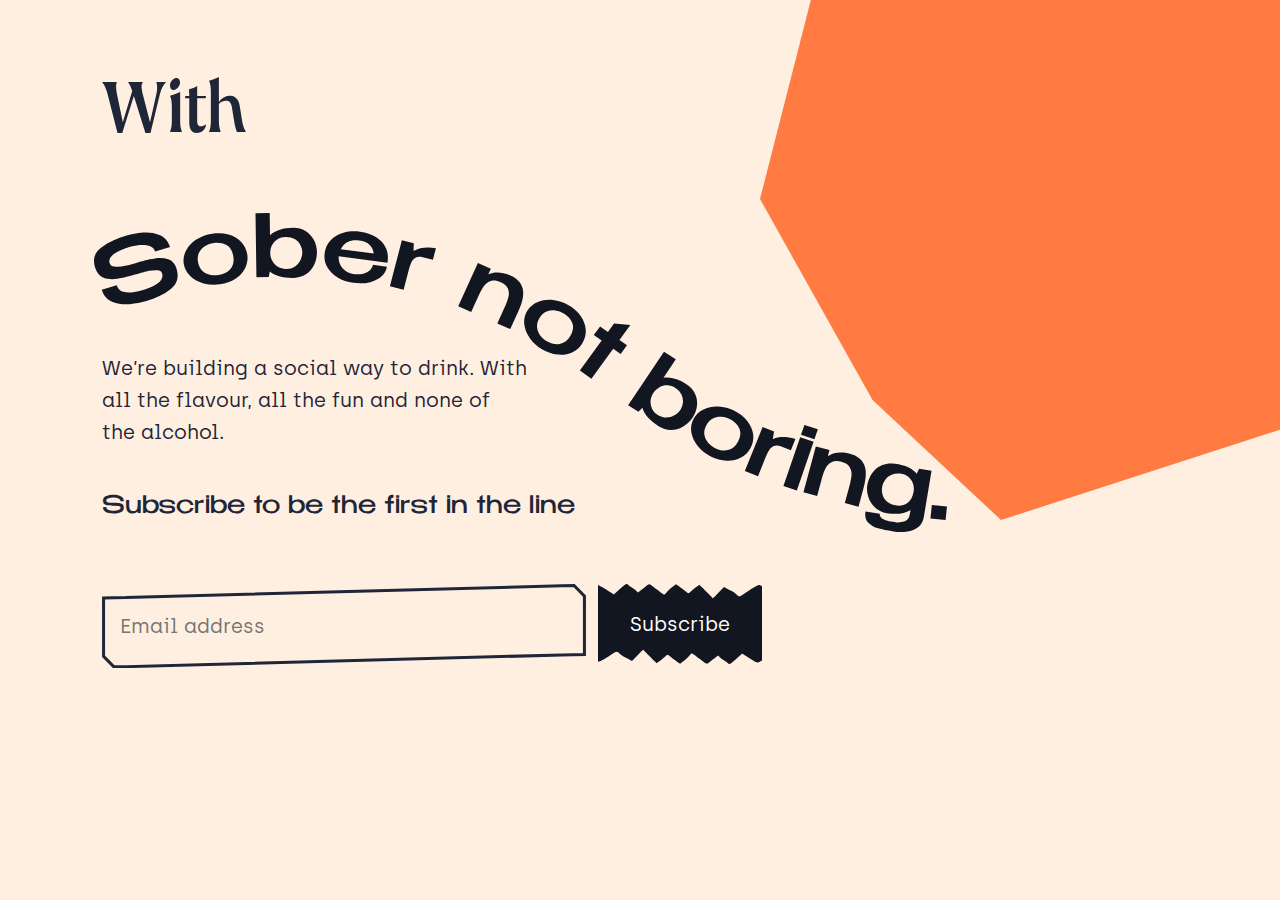
==== index.html @ d386dbc0 "Add email-container class" ====
<!DOCTYPE html>
<html lang="en">
<head>
	<meta name="viewport" content="width=device-width, initial-scale=1, maximum-scale=1">
	<meta charset="utf-8">
	<meta http-equiv="x-ua-compatible" content="ie=edge">
	<meta name="description" content="With - Changing the face of drink">
  <meta name="keywords" content="drink brand new sober alcohol free">
  <title>With - Changing the face of drink</title>
  <link rel="stylesheet" href="./reset.css">
  <link rel="stylesheet" href="./styles.css">
  <link rel='shortcut icon' href='./favicon.png' type='image/png'/ >
  <script src="https://emailoctopus.com/bundles/emailoctopuslist/js/1.6/form-embed.js"></script>
  
</head>
<body>
  <img class="logo" src="./logo.svg" alt="With Logo">
  <img src="./sober_not_boring.svg" alt="Sober Not Boring" class="snb">
  <div class="contents">
    <p>We’re building a social way to drink. With all the flavour, all the fun and none of the alcohol.</p>
  </div>
  <h2>Subscribe to be the first in the line</h2>

  <div class="emailoctopus-form-wrapper emailoctopus-form-default null">
    <p class="emailoctopus-success-message"></p>
    <p class="emailoctopus-error-message"></p>

    <form action="https://emailoctopus.com/lists/0ab49f1e-206d-11eb-a3d0-06b4694bee2a/members/embedded/1.3/add"
      method="post"
      data-message-success="Thanks for subscribing!"
      data-message-missing-email-address="Your email address is required."
      data-message-invalid-email-address="Your email address looks incorrect, please try again."
      data-message-bot-submission-error="This doesn't look like a human submission."
      data-message-consent-required="Please check the checkbox to indicate your consent."
      data-message-invalid-parameters-error="This form has missing or invalid fields."
      data-message-unknown-error="Sorry, an unknown error has occurred. Please try again later."
      class="emailoctopus-form"
    >
      <div class="emailoctopus-form-row email-container">
        <input id="field_0" name="field_0" type="email" placeholder="Email address" required="required">
      </div>
      <div aria-hidden="true" class="emailoctopus-form-row-hp">
        <input type="text" name="hpc4b27b6e-eb38-11e9-be00-06b4694bee2a" tabindex="-1"autocomplete="nope">
      </div>
      <div class="emailoctopus-form-row-subscribe">
        <input type="hidden" name="successRedirectUrl">
        <button type="submit">Subscribe</button>
      </div>
    </form>
  </div>
</body>
---- styles.css ----
@font-face {
  font-family: 'Archia';
  font-weight: 400;
  font-display: block;
  src: url('./fonts/Archia-Regular.otf') format('opentype');
}

@font-face {
  font-family: 'Benzin';
  font-weight: 400;
  font-display: block;
  src: url('./fonts/Benzin-Regular.otf') format('opentype');
}

* {
  -webkit-font-smoothing: antialiased;
  -moz-osx-font-smoothing: grayscale;
  color: #fff;
}

body {
  margin: 6vw 8vw;
  background: url(./shape.svg) no-repeat top right #FFEFE1;
  display: flex;
  justify-content: center;
  align-items: flex-start;
  flex-direction: column;
}

h2 {
  font-family: 'Benzin', sans-serif;
  font-size: 24px;
  color: #1F2638;
  line-height: 40px;
  font-weight: 400;
  margin-bottom: 16px;
}

p, a {
  font-family: 'Archia', monospace;
  font-weight: 400;
  font-size: 20px;
  line-height: 32px;
  color: #1F2638;
  margin-bottom: 40px;
}

.logo {
  width: 144px;
  height: auto;
}

.snb {
  margin: 80px 0 -20vh -8px;
  width: 66.6vw;
}

.contents {
  max-width: 33.3vw;
}

.emailoctopus-form-wrapper {
  width: 100%;
}

form {
  display: flex;
  flex-wrap: wrap;
}

.emailoctopus-form-row-hp {
  position: absolute;
  left: -5000px;
}

.email-container {
  max-width: 480px;
  width: 100%;
  position: relative;
  margin-right: 16px;
  min-width: 300px;
}

input[type=email], button[type=submit] {
  background: none;
  font-family: 'Archia', monospace;
  font-weight: 400;
  font-size: 20px;
  line-height: 32px;
}

input[type=email] {
  color: #121621;
  padding: 24px 16px;
  width: calc(100% - 32px);
  outline: none;
  border-image: url('./email_field_background.svg') 16 / 24px;
}

button[type=submit] {
  border: none;
  color: #FFFFFF;
  padding: 24px 32px;
  background: url(./button_background.svg) repeat-x ;
  background-size: auto 100%;
}

.grecaptcha-badge {
  visibility: hidden;
}

/* MEDIA QUERIES */

@media only screen and (max-width: 1080px) {

  .snb {
    margin: 80px 0 -16vh;
  }

  .email-container {
    max-width: 400px;
    min-width: 0;
  }

}

@media only screen and (max-width: 720px) {

  body {
    margin: 24px;
    background-size: 50%;
  }

  .logo {
    width: 120px;
  }

  .contents {
    max-width: 60%;
  }

  .snb {
    width: 100%;
    margin: 64px 0 -10vh;
  }

  .email-container, input[type=email], .emailoctopus-form-row-subscribe, button[type=submit] {
    width: 100%;
    max-width: none;
    margin: 0 0 8px 0;
  }

  input[type=email] {
    max-width: calc(100% - 32px);
  }

}

@media only screen and (max-width: 480px) {

  .snb {
    margin: 40px 0 -8vh;
  }

}
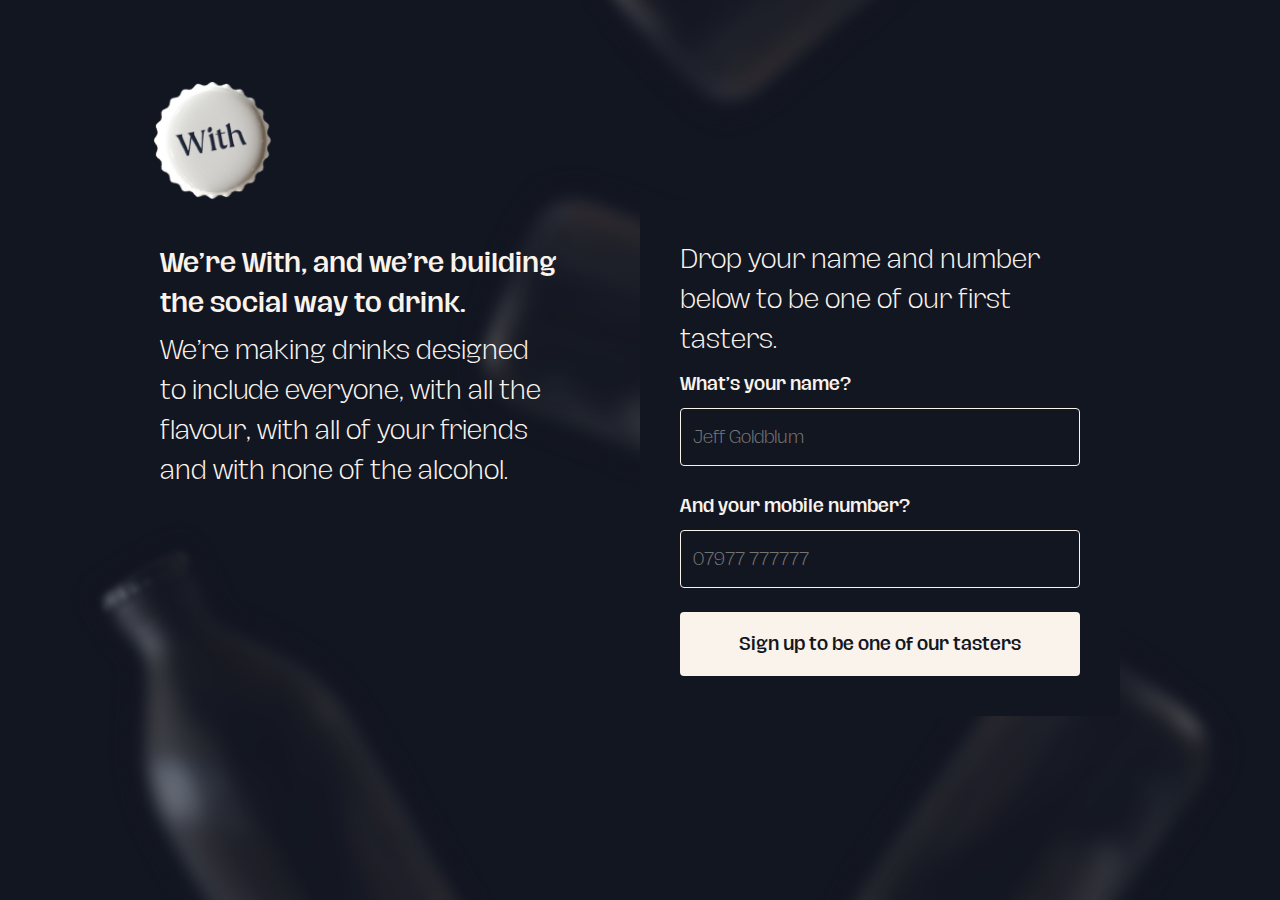
==== commit 6b7a6916: "New website" ====
--- a/index.html
+++ b/index.html
@@ -10,42 +10,33 @@
   <link rel="stylesheet" href="./reset.css">
   <link rel="stylesheet" href="./styles.css">
   <link rel='shortcut icon' href='./favicon.png' type='image/png'/ >
-  <script src="https://emailoctopus.com/bundles/emailoctopuslist/js/1.6/form-embed.js"></script>
-  
 </head>
 <body>
-  <img class="logo" src="./logo.svg" alt="With Logo">
-  <img src="./sober_not_boring.svg" alt="Sober Not Boring" class="snb">
-  <div class="contents">
-    <p>We’re building a social way to drink. With all the flavour, all the fun and none of the alcohol.</p>
+  <div class="intro">
+    <img class="logo" src="./bottle_cap.png" alt="With Logo">
+    <h1>We’re With, and we’re building the social way to drink.</h1>
+    <p>We’re making drinks designed to include everyone, with all the flavour, with all of your friends and with none of the alcohol.</p>
+    <div class="with-animated-text"></div>
   </div>
-  <h2>Subscribe to be the first in the line</h2>
+  <form name="submit-to-google-sheet">
+    <p>Drop your name and number below to be one of our first tasters.</p>
+    <label for="name">What’s your name?</label>
+    <input name="name" type="text" placeholder="Jeff Goldblum" required>
+    <label for="name">And your mobile number?</label>
+    <input name="phone_number" type="tel" placeholder="07977 777777" pattern="((\+44(\s\(0\)\s|\s0\s|\s)?)|0)7\d{3}(\s)?\d{6}" required>
+    <button type="submit">Sign up to be one of our tasters</button>
+  </form>
+  <div class="with-animated-text"></div>
+  <script>
+    const scriptURL = 'https://script.google.com/macros/s/AKfycbwy2Q7DCE2d1Aof-XcJCBU2BMKGFSBiYrpX4dqC2D5e5N9y4LyADZ8Dxe-1koExsClOoA/exec'
+    const form = document.forms['submit-to-google-sheet']
+  
+    form.addEventListener('submit', e => {
+      e.preventDefault()
+      fetch(scriptURL, { method: 'POST', body: new FormData(form)})
+        .then(response => console.log('Success!', response))
+        .catch(error => console.error('Error!', error.message))
+    })
+  </script>
 
-  <div class="emailoctopus-form-wrapper emailoctopus-form-default null">
-    <p class="emailoctopus-success-message"></p>
-    <p class="emailoctopus-error-message"></p>
-
-    <form action="https://emailoctopus.com/lists/0ab49f1e-206d-11eb-a3d0-06b4694bee2a/members/embedded/1.3/add"
-      method="post"
-      data-message-success="Thanks for subscribing!"
-      data-message-missing-email-address="Your email address is required."
-      data-message-invalid-email-address="Your email address looks incorrect, please try again."
-      data-message-bot-submission-error="This doesn't look like a human submission."
-      data-message-consent-required="Please check the checkbox to indicate your consent."
-      data-message-invalid-parameters-error="This form has missing or invalid fields."
-      data-message-unknown-error="Sorry, an unknown error has occurred. Please try again later."
-      class="emailoctopus-form"
-    >
-      <div class="emailoctopus-form-row email-container">
-        <input id="field_0" name="field_0" type="email" placeholder="Email address" required="required">
-      </div>
-      <div aria-hidden="true" class="emailoctopus-form-row-hp">
-        <input type="text" name="hpc4b27b6e-eb38-11e9-be00-06b4694bee2a" tabindex="-1"autocomplete="nope">
-      </div>
-      <div class="emailoctopus-form-row-subscribe">
-        <input type="hidden" name="successRedirectUrl">
-        <button type="submit">Subscribe</button>
-      </div>
-    </form>
-  </div>
 </body>--- a/styles.css
+++ b/styles.css
@@ -1,15 +1,15 @@
 @font-face {
-  font-family: 'Archia';
-  font-weight: 400;
+  font-family: 'Hagrid';
+  font-weight: 500;
   font-display: block;
-  src: url('./fonts/Archia-Regular.otf') format('opentype');
+  src: url('./fonts/HagridMedium.otf') format('opentype');
 }
 
 @font-face {
-  font-family: 'Benzin';
-  font-weight: 400;
+  font-family: 'Hagrid';
+  font-weight: 300;
   font-display: block;
-  src: url('./fonts/Benzin-Regular.otf') format('opentype');
+  src: url('./fonts/HagridLight.otf') format('opentype');
 }
 
 * {
@@ -19,147 +19,164 @@
 }
 
 body {
-  margin: 6vw 8vw;
-  background: url(./shape.svg) no-repeat top right #FFEFE1;
+  margin: 0 auto;
+  padding: 80px 16px;
+  background: url(./background.png) no-repeat center center #121621;
+  background-size: cover;
   display: flex;
-  justify-content: center;
-  align-items: flex-start;
-  flex-direction: column;
+  width: calc(100% - 32px);
+  max-width: 960px;
+  justify-content: space-between;
+  flex-wrap: wrap;
 }
 
-h2 {
-  font-family: 'Benzin', sans-serif;
+h1, p {
+  font-family: 'Hagrid';
   font-size: 24px;
-  color: #1F2638;
+  color: #FAF3EC;
   line-height: 40px;
-  font-weight: 400;
-  margin-bottom: 16px;
+  font-weight: 500;
+  margin-bottom: 8px;
 }
 
-p, a {
-  font-family: 'Archia', monospace;
-  font-weight: 400;
-  font-size: 20px;
-  line-height: 32px;
-  color: #1F2638;
-  margin-bottom: 40px;
+p {
+  font-family: 'Hagrid';
+  font-size: 24px;
+  color: #FAF3EC;
+  line-height: 40px;
+  font-weight: 300;
+  margin-bottom: 8px
+}
+
+.intro {
+  max-width: calc(50% - 80px);
 }
 
 .logo {
-  width: 144px;
+  width: 120px;
   height: auto;
+  margin: 0 0 40px -8px;
+  align-self: flex-start;
 }
 
-.snb {
-  margin: 80px 0 -20vh -8px;
-  width: 66.6vw;
-}
-
-.contents {
-  max-width: 33.3vw;
-}
-
-.emailoctopus-form-wrapper {
-  width: 100%;
+label {
+  font-family: 'Hagrid';
+  font-weight: 500;
+  font-size: 16px;
+  line-height: 32px;
+  color: #FAF3EC;
+  display: block;
+  margin-bottom: 8px;
 }
 
 form {
-  display: flex;
-  flex-wrap: wrap;
+  max-width: calc(50% - 80px);
+  background: #121621;
+  padding: 40px;
+  border-radius: 8px;
+  margin-top: 120px;
 }
 
-.emailoctopus-form-row-hp {
-  position: absolute;
-  left: -5000px;
-}
-
-.email-container {
-  max-width: 480px;
-  width: 100%;
-  position: relative;
-  margin-right: 16px;
-  min-width: 300px;
-}
-
-input[type=email], button[type=submit] {
-  background: none;
-  font-family: 'Archia', monospace;
-  font-weight: 400;
-  font-size: 20px;
+input, button {
+  border-radius: 4px;
+  font-family: 'Hagrid';
+  font-size: 16px;
   line-height: 32px;
 }
 
-input[type=email] {
-  color: #121621;
-  padding: 24px 16px;
-  width: calc(100% - 32px);
-  outline: none;
-  border-image: url('./email_field_background.svg') 16 / 24px;
+input {
+  background: #121621;
+  border: 1px solid #FAF3EC;
+  color: #FAF3EC;
+  padding: 12px;
+  margin-bottom: 24px;
+  width: calc(100% - 26px);
+  font-weight: 300;
 }
 
-button[type=submit] {
+button {
+  background: #FAF3EC;
+  border-radius: 4px;
+  padding: 16px;
+  width: 100%;
   border: none;
-  color: #FFFFFF;
-  padding: 24px 32px;
-  background: url(./button_background.svg) repeat-x ;
-  background-size: auto 100%;
+  color:#121621;
+  font-weight: 500;
 }
 
-.grecaptcha-badge {
-  visibility: hidden;
+.with-animated-text {
+  width: 308px;
+  height: 80px;
+  background-size: contain !important;
+  -webkit-animation: animated-text 6s infinite;
+  -moz-animation: animated-text 6s infinite;
+  animation: animated-text 6s infinite;
+  margin: 40px 0;
+}
+
+@-webkit-keyframes animated-text {
+  0% {
+    background: url('./text_1.png');
+  }
+  32% {
+    background: url('./text_1.png');
+  }
+  33% {
+    background: url('./text_2.png');
+  }
+  65% {
+    background: url('./text_2.png');
+  }
+  66% {
+    background: url('./text_3.png');
+  }
+  99% {
+    background: url('./text_3.png');
+  }
+  100% {
+    background: url('./text_1.png');
+  }
+}
+
+form + .with-animated-text {
+  display: none;
 }
 
 /* MEDIA QUERIES */
 
 @media only screen and (max-width: 1080px) {
 
-  .snb {
-    margin: 80px 0 -16vh;
-  }
-
-  .email-container {
-    max-width: 400px;
-    min-width: 0;
-  }
+  
 
 }
 
 @media only screen and (max-width: 720px) {
 
   body {
-    margin: 24px;
-    background-size: 50%;
+    flex-direction: column;
   }
 
-  .logo {
-    width: 120px;
+  .intro, form {
+    max-width: 100%;
+    margin: 0;
+  }
+  
+  form {
+    background: none;
+    padding: 0;;
   }
 
-  .contents {
-    max-width: 60%;
+  .intro .with-animated-text {
+    display: none;
   }
 
-  .snb {
-    width: 100%;
-    margin: 64px 0 -10vh;
+  form + .with-animated-text {
+    display: block;
   }
-
-  .email-container, input[type=email], .emailoctopus-form-row-subscribe, button[type=submit] {
-    width: 100%;
-    max-width: none;
-    margin: 0 0 8px 0;
-  }
-
-  input[type=email] {
-    max-width: calc(100% - 32px);
-  }
-
 }
 
 @media only screen and (max-width: 480px) {
 
-  .snb {
-    margin: 40px 0 -8vh;
-  }
+
 
 }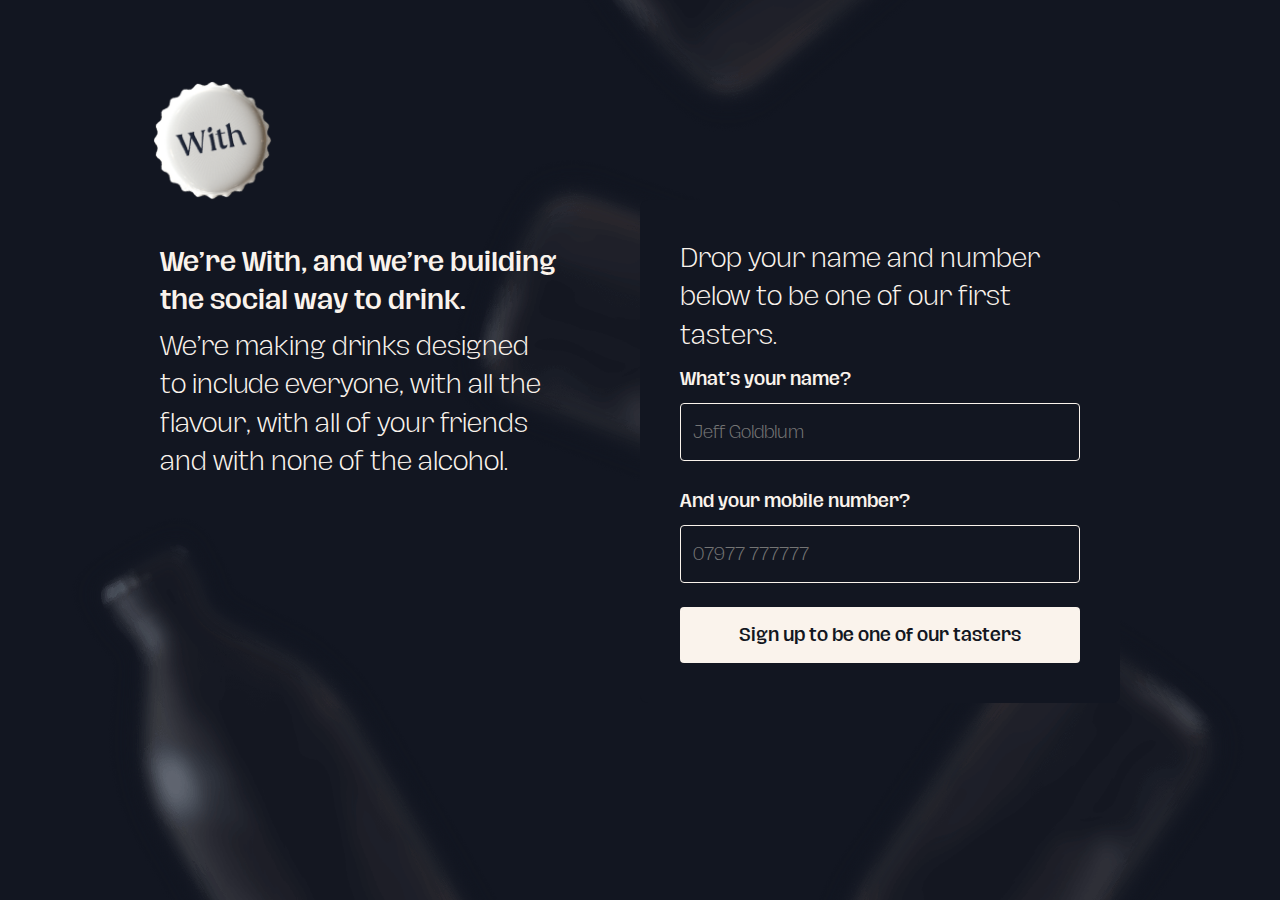
==== commit 4cf9c0b2: "Updated form to include success state" ====
--- a/index.html
+++ b/index.html
@@ -14,27 +14,45 @@
 <body>
   <div class="intro">
     <img class="logo" src="./bottle_cap.png" alt="With Logo">
-    <h1>We’re With, and we’re building the social way to drink.</h1>
+    <h1 class="bold">We’re With, and we’re building the social way to drink.</h1>
     <p>We’re making drinks designed to include everyone, with all the flavour, with all of your friends and with none of the alcohol.</p>
     <div class="with-animated-text"></div>
   </div>
-  <form name="submit-to-google-sheet">
+  <div id="form" class="form-container">
     <p>Drop your name and number below to be one of our first tasters.</p>
-    <label for="name">What’s your name?</label>
-    <input name="name" type="text" placeholder="Jeff Goldblum" required>
-    <label for="name">And your mobile number?</label>
-    <input name="phone_number" type="tel" placeholder="07977 777777" pattern="((\+44(\s\(0\)\s|\s0\s|\s)?)|0)7\d{3}(\s)?\d{6}" required>
-    <button type="submit">Sign up to be one of our tasters</button>
-  </form>
-  <div class="with-animated-text"></div>
+    <form name="submit-to-google-sheet">
+      <label for="name">What’s your name?</label>
+      <input name="name" type="text" placeholder="Jeff Goldblum" required>
+      <label for="name">And your mobile number?</label>
+      <input name="phone_number" type="tel" placeholder="07977 777777" pattern="((\+44(\s\(0\)\s|\s0\s|\s)?)|0)7\d{3}(\s)?\d{6}" required>
+      <button type="submit" onclick="showSpinner()"><span id="button-content">Sign up to be one of our tasters</span><span id="spinner">&nbsp;</span></button>
+    </form>
+  </div>
+  <div id="success">
+    <p class="bold">You're in! We can't wait for you to try With!</p>
+    <p>We will be in touch soon to tell you more about our journey and why we're building this business.</p>
+    <p>Until then, why not spread the joy and share With with someone you know?</p>
+    <a class="bold" href="https://withdrinks.com">withdrinks.com</a>
+  </div>
   <script>
+    function showSpinner () {
+      document.getElementById("button-content").style.display = "none";
+      document.getElementById("spinner").style.display = "block";
+    }
+
     const scriptURL = 'https://script.google.com/macros/s/AKfycbwy2Q7DCE2d1Aof-XcJCBU2BMKGFSBiYrpX4dqC2D5e5N9y4LyADZ8Dxe-1koExsClOoA/exec'
     const form = document.forms['submit-to-google-sheet']
-  
+
     form.addEventListener('submit', e => {
       e.preventDefault()
+
       fetch(scriptURL, { method: 'POST', body: new FormData(form)})
-        .then(response => console.log('Success!', response))
+        .then(
+          function showSuccess() {
+            document.getElementById("success").style.display = "block";
+            document.getElementById("form").style.display = "none";
+          }
+        )
         .catch(error => console.error('Error!', error.message))
     })
   </script>
--- a/styles.css
+++ b/styles.css
@@ -30,22 +30,20 @@
   flex-wrap: wrap;
 }
 
-h1, p {
-  font-family: 'Hagrid';
-  font-size: 24px;
+h1, p, a {
+  font-family: 'Hagrid';
+  font-size: clamp(16px, 5vw, 24px);
   color: #FAF3EC;
-  line-height: 40px;
-  font-weight: 500;
+  line-height: 1.6;
   margin-bottom: 8px;
 }
 
 p {
-  font-family: 'Hagrid';
-  font-size: 24px;
-  color: #FAF3EC;
-  line-height: 40px;
   font-weight: 300;
-  margin-bottom: 8px
+}
+
+.bold {
+  font-weight: 500;
 }
 
 .intro {
@@ -69,7 +67,7 @@
   margin-bottom: 8px;
 }
 
-form {
+.form-container, #success {
   max-width: calc(50% - 80px);
   background: #121621;
   padding: 40px;
@@ -97,11 +95,17 @@
 button {
   background: #FAF3EC;
   border-radius: 4px;
-  padding: 16px;
+  padding: 8px;
   width: 100%;
   border: none;
+  position: relative;
+}
+
+#button-content {
   color:#121621;
   font-weight: 500;
+  display: inline-block;
+  padding: 4px;;
 }
 
 .with-animated-text {
@@ -138,8 +142,36 @@
   }
 }
 
-form + .with-animated-text {
+#success + .with-animated-text {
   display: none;
+}
+
+#success {
+  display: none;
+  background: #FAF3EC;
+}
+
+#success p, #success a {
+  color: #121621;
+}
+
+#spinner {
+	display: none;
+  width: 40px;
+  height: 40px;
+  margin: 0 auto;
+	top: 12px;
+	background: transparent;
+	box-sizing: border-box;
+	border-top: 4px solid #121621;
+	border-left: 4px solid transparent;
+	border-right: 4px solid transparent;
+	border-bottom: 4px solid transparent;
+	border-radius: 100%;
+	animation: spin 0.6s ease-out infinite;
+}
+@keyframes spin {
+	100% {transform: rotate(360deg)}
 }
 
 /* MEDIA QUERIES */
@@ -156,21 +188,27 @@
     flex-direction: column;
   }
 
-  .intro, form {
+  .intro, .form-container, #success{
     max-width: 100%;
     margin: 0;
   }
+
+  .form-container {
+    padding: 0;
+    background: none;
+    margin-top: 24px;
+  }
   
-  form {
-    background: none;
-    padding: 0;;
+  #success {
+    padding: 24px;
+    margin-top: 24px;
   }
 
   .intro .with-animated-text {
     display: none;
   }
 
-  form + .with-animated-text {
+  #success + .with-animated-text {
     display: block;
   }
 }
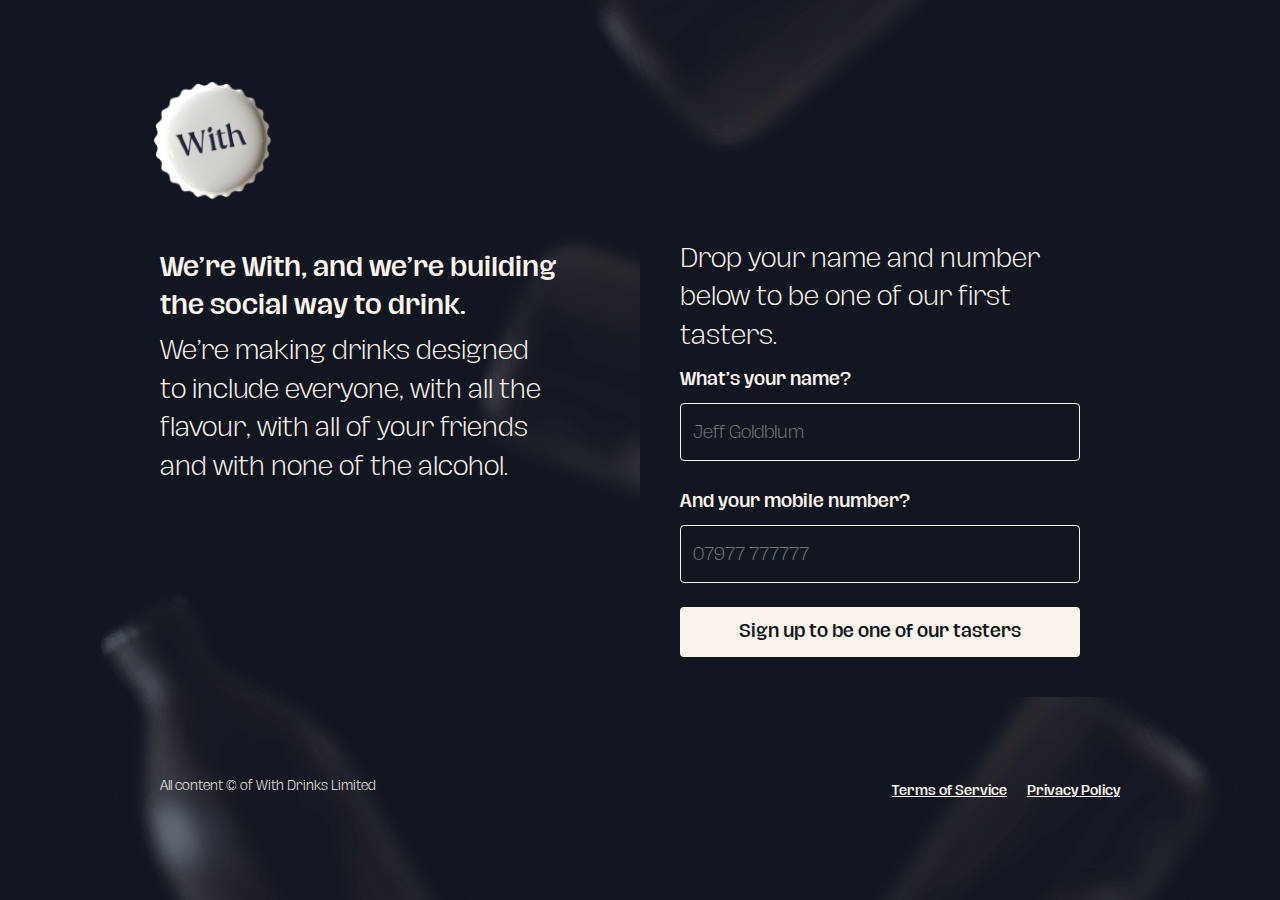
==== commit 490e9362: "Include TOS and Privacy Policy" ====
--- a/index.html
+++ b/index.html
@@ -11,15 +11,15 @@
   <link rel="stylesheet" href="./styles.css">
   <link rel='shortcut icon' href='./favicon.png' type='image/png'/ >
 </head>
-<body>
+<body class="home">
   <div class="intro">
     <img class="logo" src="./bottle_cap.png" alt="With Logo">
     <h1 class="bold">We’re With, and we’re building the social way to drink.</h1>
-    <p>We’re making drinks designed to include everyone, with all the flavour, with all of your friends and with none of the alcohol.</p>
+    <p class="large">We’re making drinks designed to include everyone, with all the flavour, with all of your friends and with none of the alcohol.</p>
     <div class="with-animated-text"></div>
   </div>
   <div id="form" class="form-container">
-    <p>Drop your name and number below to be one of our first tasters.</p>
+    <p class="large">Drop your name and number below to be one of our first tasters.</p>
     <form name="submit-to-google-sheet">
       <label for="name">What’s your name?</label>
       <input name="name" type="text" placeholder="Jeff Goldblum" required>
@@ -29,10 +29,10 @@
     </form>
   </div>
   <div id="success">
-    <p class="bold">You're in! We can't wait for you to try With!</p>
-    <p>We will be in touch soon to tell you more about our journey and why we're building this business.</p>
-    <p>Until then, why not spread the joy and share With with someone you know?</p>
-    <a class="bold" href="https://withdrinks.com">withdrinks.com</a>
+    <p class="bold large">You're in! We can't wait for you to try With!</p>
+    <p class="large">We will be in touch soon to tell you more about our journey and why we're building this business.</p>
+    <p class="large">Until then, why not spread the joy and share With with someone you know?</p>
+    <a class="bold large" href="https://withdrinks.com">withdrinks.com</a>
   </div>
   <script>
     function showSpinner () {
@@ -57,4 +57,12 @@
     })
   </script>
 
+  <footer>
+    <p>All content © of With Drinks Limited</p>
+    <div class="footer-links">
+      <a href="./tos.html">Terms of Service</a>
+      <a href="./privacy.html">Privacy Policy</a>
+    </div>
+  </footer>
+
 </body>--- a/styles.css
+++ b/styles.css
@@ -16,6 +16,8 @@
   -webkit-font-smoothing: antialiased;
   -moz-osx-font-smoothing: grayscale;
   color: #fff;
+  font-family: 'Hagrid';
+  line-height: 1.6;
 }
 
 body {
@@ -23,6 +25,9 @@
   padding: 80px 16px;
   background: url(./background.png) no-repeat center center #121621;
   background-size: cover;
+}
+
+.home {
   display: flex;
   width: calc(100% - 32px);
   max-width: 960px;
@@ -30,16 +35,27 @@
   flex-wrap: wrap;
 }
 
-h1, p, a {
-  font-family: 'Hagrid';
+h1, h2, h3, p.large, a.large {
   font-size: clamp(16px, 5vw, 24px);
+}
+
+h1, h2, h3, p, a {
+  font-family: 'Hagrid';
   color: #FAF3EC;
-  line-height: 1.6;
   margin-bottom: 8px;
 }
 
-p {
+p, ol {
   font-weight: 300;
+  font-size: 16px;
+}
+
+ol {
+  list-style: decimal;
+}
+
+li {
+  margin-bottom: 8px;
 }
 
 .bold {
@@ -174,13 +190,27 @@
 	100% {transform: rotate(360deg)}
 }
 
+footer {
+  width: 100%;
+  padding: 80px 0 0;
+  display: flex;
+  justify-content: space-between;
+  flex-wrap: wrap;
+}
+
+footer p, footer a {
+  font-size: 12px;
+}
+
+footer a {
+  margin-left: 16px;
+}
+
+.terms {
+  max-width: 560px;
+}
+
 /* MEDIA QUERIES */
-
-@media only screen and (max-width: 1080px) {
-
-  
-
-}
 
 @media only screen and (max-width: 720px) {
 
@@ -212,9 +242,3 @@
     display: block;
   }
 }
-
-@media only screen and (max-width: 480px) {
-
-
-
-}